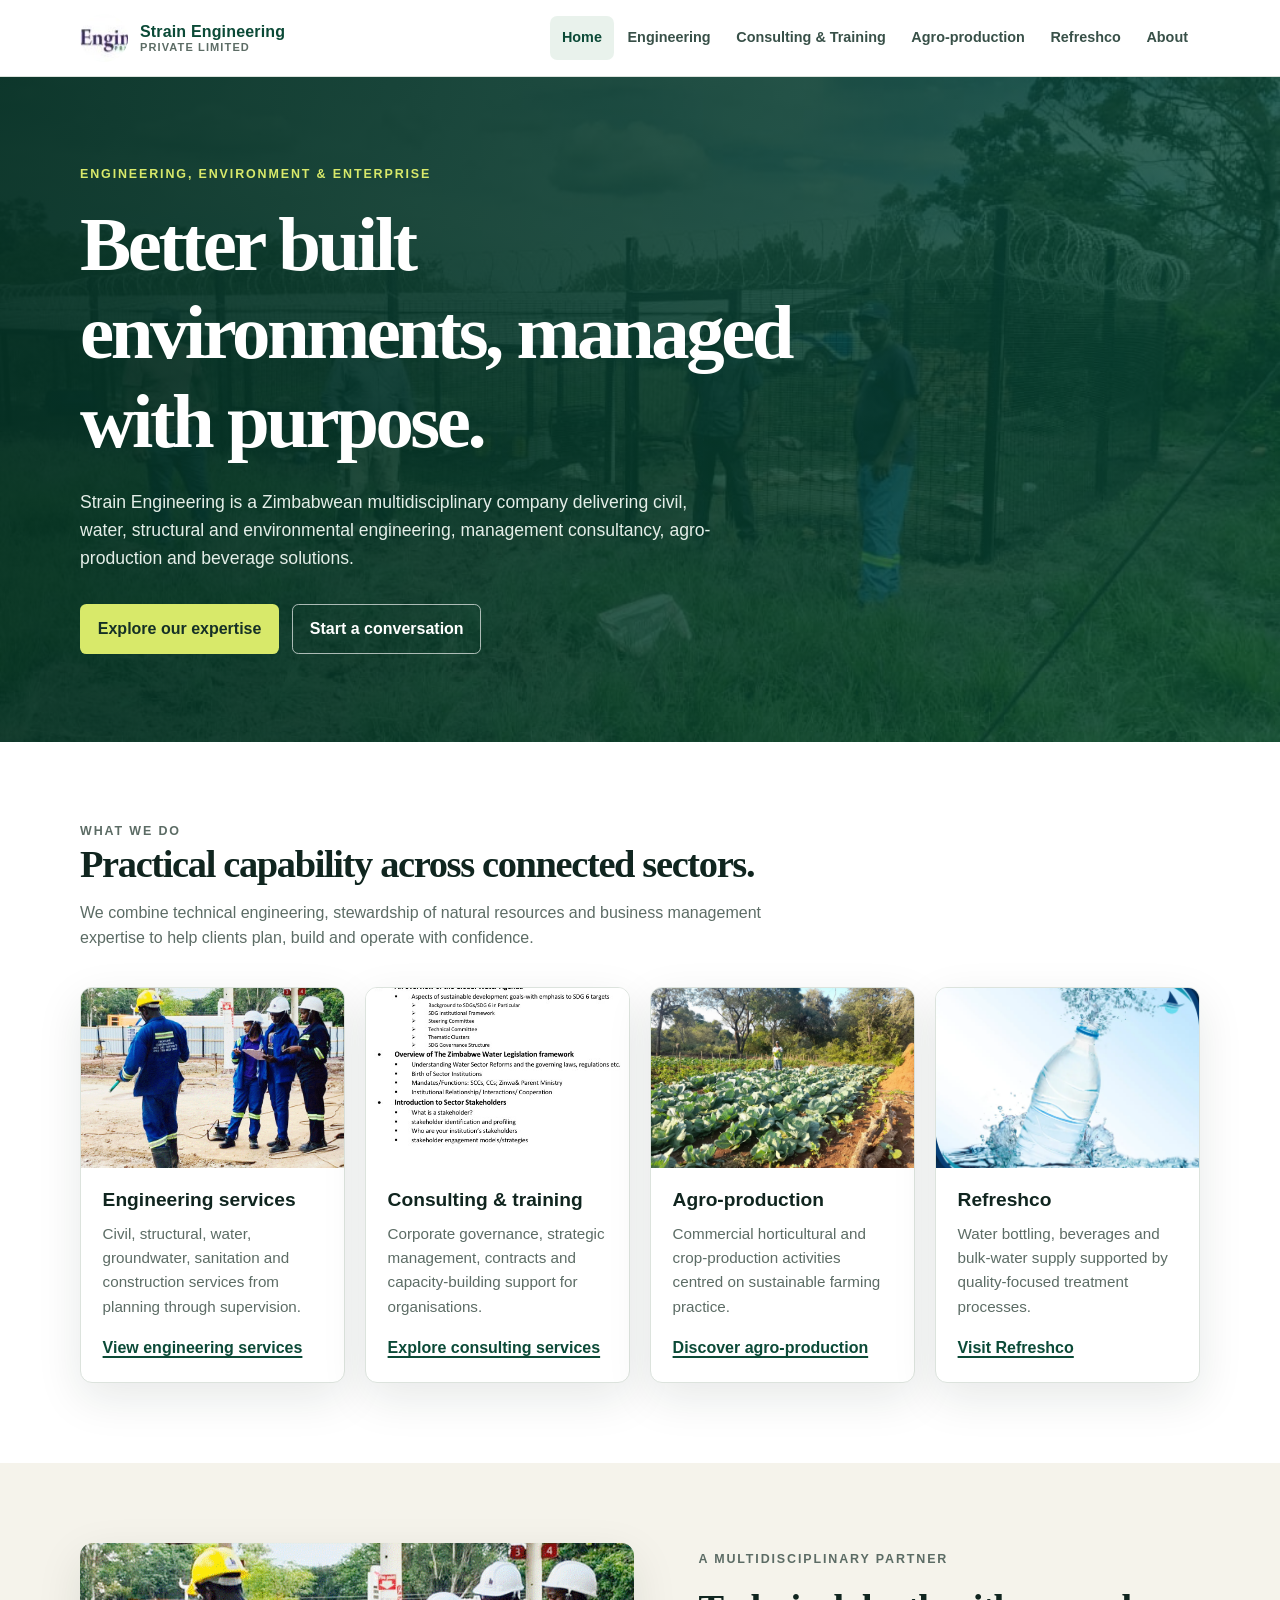
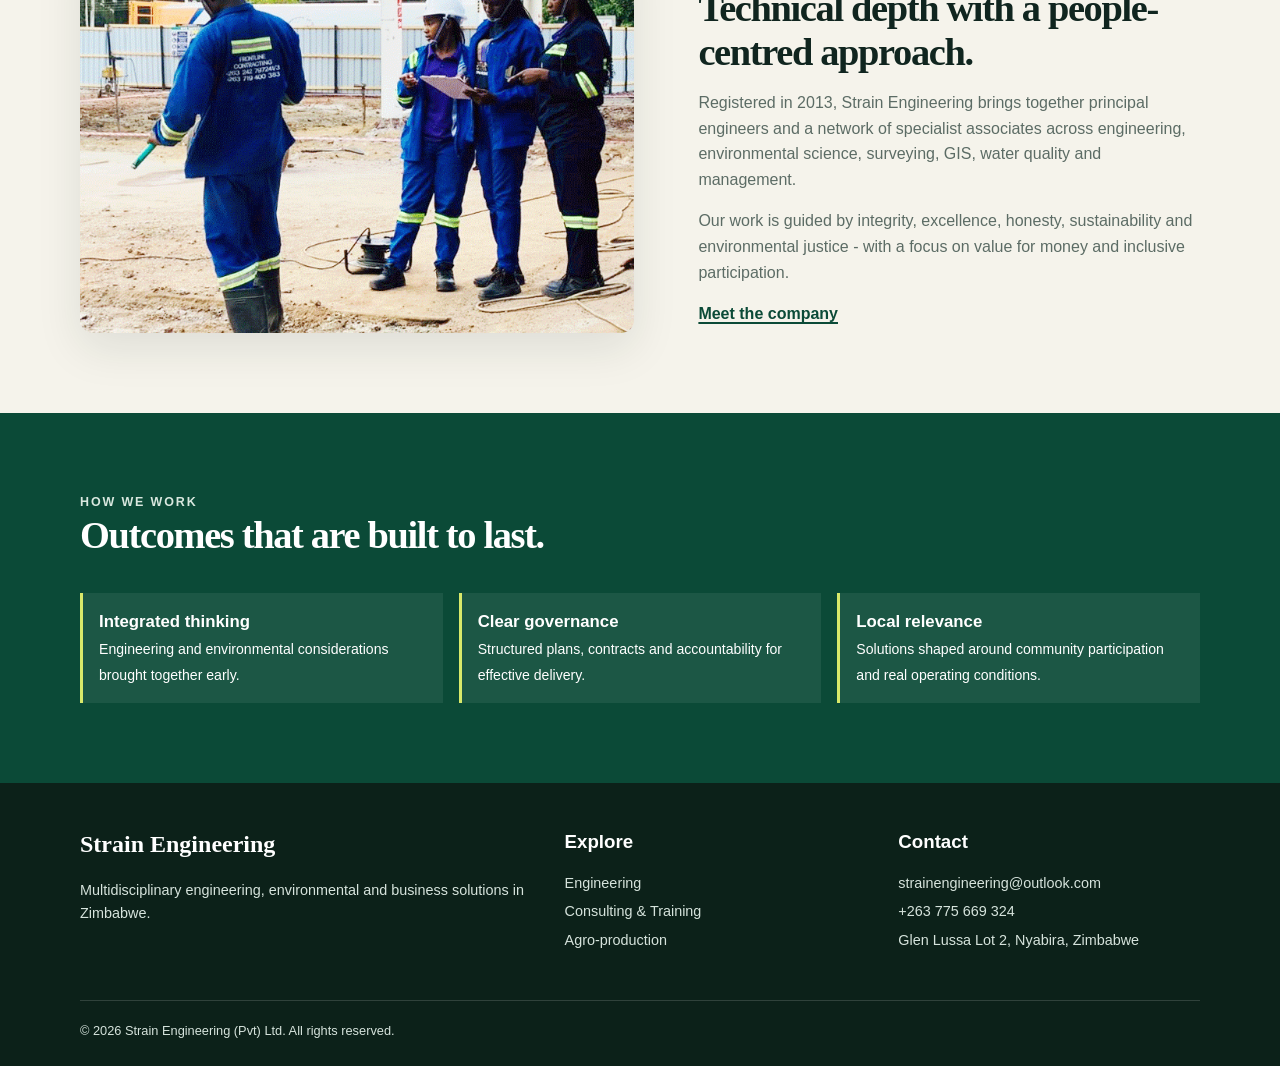
==== index.html @ d94e0cb7 "Add files via upload" ====
<!doctype html>
<html lang="en">
  <head>
    <meta charset="utf-8" />
    <meta name="viewport" content="width=device-width,initial-scale=1" />
    <meta
      name="description"
      content="Strain Engineering provides engineering, environmental, management consultancy, agro-production and beverage services in Zimbabwe."
    />
    <title>Strain Engineering | Sustainable solutions</title>
    <link rel="stylesheet" href="css/site.css" />
  </head>
  <body>
    <a class="skip-link" href="#main">Skip to content</a>
    <header class="site-header">
      <div class="nav-wrap">
        <a class="brand" href="index.html"
          ><img src="images/logo.jpg" alt="Strain Engineering logo" /><span
            >Strain Engineering<small>Private Limited</small></span
          ></a
        ><button
          class="menu-toggle"
          type="button"
          aria-expanded="false"
          aria-controls="site-nav"
        >
          Menu
        </button>
        <nav class="site-nav" id="site-nav" aria-label="Main navigation">
          <ul>
            <li><a aria-current="page" href="index.html">Home</a></li>
            <li><a href="Engineering%20Services.html">Engineering</a></li>
            <li>
              <a href="Training%20Courses.html">Consulting &amp; Training</a>
            </li>
            <li><a href="Farming%20Services.html">Agro-production</a></li>
            <li>
              <a href="Refreshco%20Water%20And%20Beverages.html">Refreshco</a>
            </li>
            <li><a href="About.html">About</a></li>
          </ul>
        </nav>
      </div>
    </header>
    <main id="main">
      <section class="hero">
        <div class="container">
          <p class="eyebrow">Engineering, environment &amp; enterprise</p>
          <h1>Better built environments, managed with purpose.</h1>
          <p class="hero-copy">
            Strain Engineering is a Zimbabwean multidisciplinary company
            delivering civil, water, structural and environmental engineering,
            management consultancy, agro-production and beverage solutions.
          </p>
          <div class="button-row">
            <a class="button" href="Engineering%20Services.html"
              >Explore our expertise</a
            ><a class="button button--outline" href="About.html#contact"
              >Start a conversation</a
            >
          </div>
        </div>
      </section>
      <section class="section section--white">
        <div class="container">
          <div class="section-heading">
            <p class="eyebrow">What we do</p>
            <h2>Practical capability across connected sectors.</h2>
            <p>
              We combine technical engineering, stewardship of natural resources
              and business management expertise to help clients plan, build and
              operate with confidence.
            </p>
          </div>
          <div class="grid grid--services">
            <article class="card">
              <img src="images/eng.gif" alt="Engineering installation" />
              <div class="card__body">
                <h3>Engineering services</h3>
                <p>
                  Civil, structural, water, groundwater, sanitation and
                  construction services from planning through supervision.
                </p>
                <a class="text-link" href="Engineering%20Services.html"
                  >View engineering services</a
                >
              </div>
            </article>
            <article class="card">
              <img
                src="images/train1.jpg"
                alt="Professional training session"
              />
              <div class="card__body">
                <h3>Consulting &amp; training</h3>
                <p>
                  Corporate governance, strategic management, contracts and
                  capacity-building support for organisations.
                </p>
                <a class="text-link" href="Training%20Courses.html"
                  >Explore consulting services</a
                >
              </div>
            </article>
            <article class="card">
              <img
                src="images/farm.jpg"
                alt="Crops growing at Glen Brook Farm"
              />
              <div class="card__body">
                <h3>Agro-production</h3>
                <p>
                  Commercial horticultural and crop-production activities
                  centred on sustainable farming practice.
                </p>
                <a class="text-link" href="Farming%20Services.html"
                  >Discover agro-production</a
                >
              </div>
            </article>
            <article class="card">
              <img
                src="images/bottled water.webp"
                alt="Bottled water product"
              />
              <div class="card__body">
                <h3>Refreshco</h3>
                <p>
                  Water bottling, beverages and bulk-water supply supported by
                  quality-focused treatment processes.
                </p>
                <a
                  class="text-link"
                  href="Refreshco%20Water%20And%20Beverages.html"
                  >Visit Refreshco</a
                >
              </div>
            </article>
          </div>
        </div>
      </section>
      <section class="section">
        <div class="container split">
          <div class="split__image"></div>
          <div>
            <p class="eyebrow">A multidisciplinary partner</p>
            <h2>Technical depth with a people-centred approach.</h2>
            <p>
              Registered in 2013, Strain Engineering brings together principal
              engineers and a network of specialist associates across
              engineering, environmental science, surveying, GIS, water quality
              and management.
            </p>
            <p>
              Our work is guided by integrity, excellence, honesty,
              sustainability and environmental justice - with a focus on value
              for money and inclusive participation.
            </p>
            <a class="text-link" href="About.html">Meet the company</a>
          </div>
        </div>
      </section>
      <section class="section section--green">
        <div class="container">
          <div class="section-heading">
            <p class="eyebrow">How we work</p>
            <h2>Outcomes that are built to last.</h2>
          </div>
          <div class="stat-list">
            <div class="stat">
              <strong>Integrated thinking</strong
              ><span
                >Engineering and environmental considerations brought together
                early.</span
              >
            </div>
            <div class="stat">
              <strong>Clear governance</strong
              ><span
                >Structured plans, contracts and accountability for effective
                delivery.</span
              >
            </div>
            <div class="stat">
              <strong>Local relevance</strong
              ><span
                >Solutions shaped around community participation and real
                operating conditions.</span
              >
            </div>
          </div>
        </div>
      </section>
    </main>
    <footer class="site-footer">
      <div class="container footer-grid">
        <div>
          <h2>Strain Engineering</h2>
          <p>
            Multidisciplinary engineering, environmental and business solutions
            in Zimbabwe.
          </p>
        </div>
        <div>
          <h3>Explore</h3>
          <ul>
            <li><a href="Engineering%20Services.html">Engineering</a></li>
            <li>
              <a href="Training%20Courses.html">Consulting &amp; Training</a>
            </li>
            <li><a href="Farming%20Services.html">Agro-production</a></li>
          </ul>
        </div>
        <div>
          <h3>Contact</h3>
          <p>
            <a href="mailto:strainengineering@outlook.com"
              >strainengineering@outlook.com</a
            >
          </p>
          <p><a href="tel:+263775669324">+263 775 669 324</a></p>
          <p>Glen Lussa Lot 2, Nyabira, Zimbabwe</p>
        </div>
      </div>
      <div class="container footer-bottom">
        &copy; 2026 Strain Engineering (Pvt) Ltd. All rights reserved.
      </div>
    </footer>
    <script src="js/site.js"></script>
  </body>
</html>
---- css/site.css ----
:root {
  --ink: #10251f;
  --muted: #5c6c65;
  --forest: #0b4a37;
  --green: #17805b;
  --lime: #d8e96a;
  --sand: #f5f3eb;
  --line: #dce3dd;
  --white: #fff;
  --shadow: 0 15px 45px rgba(16, 37, 31, 0.1);
}
* {
  box-sizing: border-box;
}
html {
  scroll-behavior: smooth;
}
body {
  margin: 0;
  color: var(--ink);
  background: var(--sand);
  font-family: Arial, Helvetica, sans-serif;
  line-height: 1.6;
}
img {
  display: block;
  max-width: 100%;
}
a {
  color: inherit;
}
.skip-link {
  position: absolute;
  left: 1rem;
  top: -4rem;
  z-index: 20;
  background: var(--lime);
  padding: 0.6rem 1rem;
  font-weight: 700;
}
.skip-link:focus {
  top: 1rem;
}
.site-header {
  position: sticky;
  top: 0;
  z-index: 10;
  background: rgba(255, 255, 255, 0.96);
  border-bottom: 1px solid var(--line);
  backdrop-filter: blur(10px);
}
.nav-wrap,
.container {
  width: min(1120px, calc(100% - 2.5rem));
  margin: auto;
}
.nav-wrap {
  min-height: 76px;
  display: flex;
  align-items: center;
  justify-content: space-between;
  gap: 1.5rem;
}
.brand {
  display: flex;
  align-items: center;
  gap: 0.75rem;
  text-decoration: none;
  font-weight: 800;
  letter-spacing: 0.01em;
  color: var(--forest);
}
.brand img {
  width: 48px;
  height: 48px;
  border-radius: 50%;
  object-fit: cover;
}
.brand span {
  display: grid;
  line-height: 1.1;
}
.brand small {
  color: var(--muted);
  font-size: 0.69rem;
  font-weight: 700;
  letter-spacing: 0.1em;
  text-transform: uppercase;
}
.site-nav ul {
  display: flex;
  align-items: center;
  gap: 0.1rem;
  margin: 0;
  padding: 0;
  list-style: none;
}
.site-nav a {
  display: block;
  padding: 0.65rem 0.75rem;
  color: #385048;
  border-radius: 0.45rem;
  text-decoration: none;
  font-size: 0.9rem;
  font-weight: 700;
}
.site-nav a:hover,
.site-nav a[aria-current="page"] {
  color: var(--forest);
  background: #e9f2ec;
}
.menu-toggle {
  display: none;
  padding: 0.5rem;
  color: var(--forest);
  background: transparent;
  border: 1px solid var(--line);
  border-radius: 0.4rem;
  font: inherit;
  font-weight: 700;
}
.hero {
  position: relative;
  overflow: hidden;
  color: white;
  background:
    linear-gradient(110deg, rgba(5, 48, 35, 0.94), rgba(9, 74, 55, 0.76)),
    url("../images/bck1.jpg") center/cover;
}
.hero .container {
  min-height: 490px;
  display: grid;
  align-content: center;
  padding-block: 5.5rem;
}
.eyebrow {
  margin: 0 0 1rem;
  color: var(--lime);
  font-size: 0.78rem;
  font-weight: 800;
  letter-spacing: 0.15em;
  text-transform: uppercase;
}
h1,
h2,
h3 {
  line-height: 1.15;
}
h1 {
  max-width: 750px;
  margin: 0;
  font-family: Georgia, "Times New Roman", serif;
  font-size: clamp(2.6rem, 6vw, 4.8rem);
  letter-spacing: -0.045em;
}
.hero-copy {
  max-width: 650px;
  margin: 1.35rem 0 2rem;
  color: #e4eee8;
  font-size: 1.1rem;
}
.button-row {
  display: flex;
  flex-wrap: wrap;
  gap: 0.8rem;
}
.button {
  display: inline-flex;
  justify-content: center;
  align-items: center;
  min-height: 46px;
  padding: 0.7rem 1.05rem;
  border: 1px solid transparent;
  border-radius: 0.4rem;
  background: var(--lime);
  color: #153026;
  text-decoration: none;
  font-weight: 800;
}
.button:hover {
  background: #ecf68c;
  transform: translateY(-1px);
}
.button--outline {
  color: white;
  background: transparent;
  border-color: rgba(255, 255, 255, 0.65);
}
.button--outline:hover {
  color: var(--forest);
  background: white;
}
.section {
  padding: 5rem 0;
}
.section--white {
  background: white;
}
.section--green {
  color: white;
  background: var(--forest);
}
.section--small {
  padding: 3.25rem 0;
}
.section-heading {
  max-width: 700px;
  margin-bottom: 2.25rem;
}
.section-heading h2 {
  margin: 0 0 0.85rem;
  font-family: Georgia, "Times New Roman", serif;
  font-size: clamp(2rem, 3vw, 3rem);
  letter-spacing: -0.035em;
}
.section-heading p {
  margin: 0;
  color: var(--muted);
}
.section--green .section-heading p {
  color: #d9e8df;
}
.grid {
  display: grid;
  gap: 1.25rem;
}
.grid--services {
  grid-template-columns: repeat(4, 1fr);
}
.grid--three {
  grid-template-columns: repeat(3, 1fr);
}
.card {
  overflow: hidden;
  background: white;
  border: 1px solid var(--line);
  border-radius: 0.75rem;
  box-shadow: var(--shadow);
}
.card img {
  width: 100%;
  height: 180px;
  object-fit: cover;
}
.card__body {
  padding: 1.35rem;
}
.card h3 {
  margin: 0 0 0.65rem;
  font-size: 1.2rem;
}
.card p {
  margin: 0 0 1rem;
  color: var(--muted);
  font-size: 0.95rem;
}
.text-link {
  color: var(--forest);
  font-weight: 800;
  text-decoration-thickness: 2px;
  text-underline-offset: 3px;
}
.split {
  display: grid;
  grid-template-columns: 1.05fr 0.95fr;
  gap: 4rem;
  align-items: center;
}
.split__image {
  min-height: 390px;
  border-radius: 0.8rem;
  background: url("../images/eng.gif") center/cover;
  box-shadow: var(--shadow);
}
.split__image--farm {
  background-image: url("../images/farm.jpg");
}
.split h2 {
  margin: 0 0 1rem;
  font-family: Georgia, "Times New Roman", serif;
  font-size: clamp(2rem, 3vw, 3rem);
  letter-spacing: -0.035em;
}
.split p {
  color: var(--muted);
}
.stat-list {
  display: grid;
  grid-template-columns: repeat(3, 1fr);
  gap: 1rem;
  margin-top: 1.5rem;
}
.stat {
  padding: 1rem;
  border-left: 3px solid var(--lime);
  background: rgba(255, 255, 255, 0.07);
}
.stat strong {
  display: block;
  font-size: 1.05rem;
}
.stat span {
  font-size: 0.88rem;
}
.page-hero {
  color: white;
  background:
    linear-gradient(110deg, rgba(7, 56, 41, 0.94), rgba(12, 89, 62, 0.78)),
    url("../images/bck3.jpeg") center/cover;
}
.page-hero .container {
  padding-block: 5.25rem 4.5rem;
}
.page-hero h1 {
  font-size: clamp(2.5rem, 5vw, 4.2rem);
}
.page-hero p:last-child {
  max-width: 680px;
  margin: 1rem 0 0;
  color: #deebe3;
  font-size: 1.08rem;
}
.feature {
  padding: 1.5rem;
  border: 1px solid rgba(255, 255, 255, 0.18);
  border-radius: 0.65rem;
  background: rgba(255, 255, 255, 0.07);
}
.feature h3 {
  margin: 0 0 0.55rem;
  color: var(--lime);
}
.feature p,
.feature li {
  margin: 0;
  color: #e4eee8;
}
.feature ul {
  margin: 0.75rem 0 0;
  padding-left: 1.1rem;
}
.prose {
  max-width: 780px;
}
.prose h2 {
  margin-top: 0;
  font-family: Georgia, "Times New Roman", serif;
  font-size: 2rem;
}
.prose p,
.prose li {
  color: var(--muted);
}
.prose ul {
  padding-left: 1.25rem;
}
.quote {
  margin: 0;
  padding: 1.75rem;
  border-left: 4px solid var(--lime);
  background: #eff5f0;
  font-family: Georgia, "Times New Roman", serif;
  font-size: 1.45rem;
  line-height: 1.35;
}
.contact-panel {
  display: grid;
  grid-template-columns: 0.85fr 1.15fr;
  gap: 2rem;
  padding: 2rem;
  color: white;
  background: var(--forest);
  border-radius: 0.8rem;
}
.contact-panel h2 {
  margin-top: 0;
  font-family: Georgia, "Times New Roman", serif;
}
.contact-panel a {
  color: var(--lime);
  font-weight: 700;
}
form {
  display: grid;
  grid-template-columns: repeat(2, 1fr);
  gap: 1rem;
}
.form-field {
  display: grid;
  gap: 0.35rem;
}
.form-field--full {
  grid-column: 1/-1;
}
label {
  font-size: 0.88rem;
  font-weight: 800;
}
input,
select,
textarea {
  width: 100%;
  padding: 0.75rem;
  color: var(--ink);
  background: white;
  border: 1px solid transparent;
  border-radius: 0.35rem;
  font: inherit;
}
textarea {
  min-height: 115px;
  resize: vertical;
}
input:focus,
select:focus,
textarea:focus {
  outline: 3px solid rgba(216, 233, 106, 0.6);
}
.form-status {
  display: none;
  grid-column: 1/-1;
  margin: 0;
  color: var(--lime);
  font-weight: 700;
}
.form-status.is-visible {
  display: block;
}
.site-footer {
  padding: 3rem 0 1.5rem;
  color: #d6e3dc;
  background: #0c2119;
}
.footer-grid {
  display: grid;
  grid-template-columns: 1.2fr 0.8fr 0.8fr;
  gap: 2rem;
}
.site-footer h2,
.site-footer h3 {
  margin-top: 0;
  color: white;
}
.site-footer h2 {
  font-family: Georgia, "Times New Roman", serif;
  font-size: 1.5rem;
}
.site-footer p,
.site-footer li {
  margin: 0.35rem 0;
  font-size: 0.9rem;
}
.site-footer ul {
  padding: 0;
  list-style: none;
}
.site-footer a {
  color: #d6e3dc;
  text-decoration: none;
}
.site-footer a:hover {
  color: var(--lime);
}
.footer-bottom {
  margin-top: 2rem;
  padding-top: 1.25rem;
  border-top: 1px solid rgba(255, 255, 255, 0.15);
  font-size: 0.8rem;
}
@media (max-width: 900px) {
  .grid--services {
    grid-template-columns: repeat(2, 1fr);
  }
  .split,
  .contact-panel {
    grid-template-columns: 1fr;
    gap: 2rem;
  }
  .footer-grid {
    grid-template-columns: 1fr 1fr;
  }
}
@media (max-width: 680px) {
  .nav-wrap {
    min-height: 68px;
  }
  .menu-toggle {
    display: block;
  }
  .site-nav {
    position: absolute;
    top: 100%;
    left: 0;
    right: 0;
    display: none;
    padding: 0.75rem 1.25rem 1.25rem;
    background: white;
    border-bottom: 1px solid var(--line);
  }
  .site-nav.is-open {
    display: block;
  }
  .site-nav ul {
    display: grid;
    gap: 0.25rem;
  }
  .site-nav a {
    padding: 0.75rem;
  }
  .grid--services,
  .grid--three,
  .footer-grid,
  .stat-list,
  form {
    grid-template-columns: 1fr;
  }
  .section {
    padding: 3.75rem 0;
  }
  .hero .container {
    min-height: 430px;
    padding-block: 4rem;
  }
  .split__image {
    min-height: 270px;
  }
}
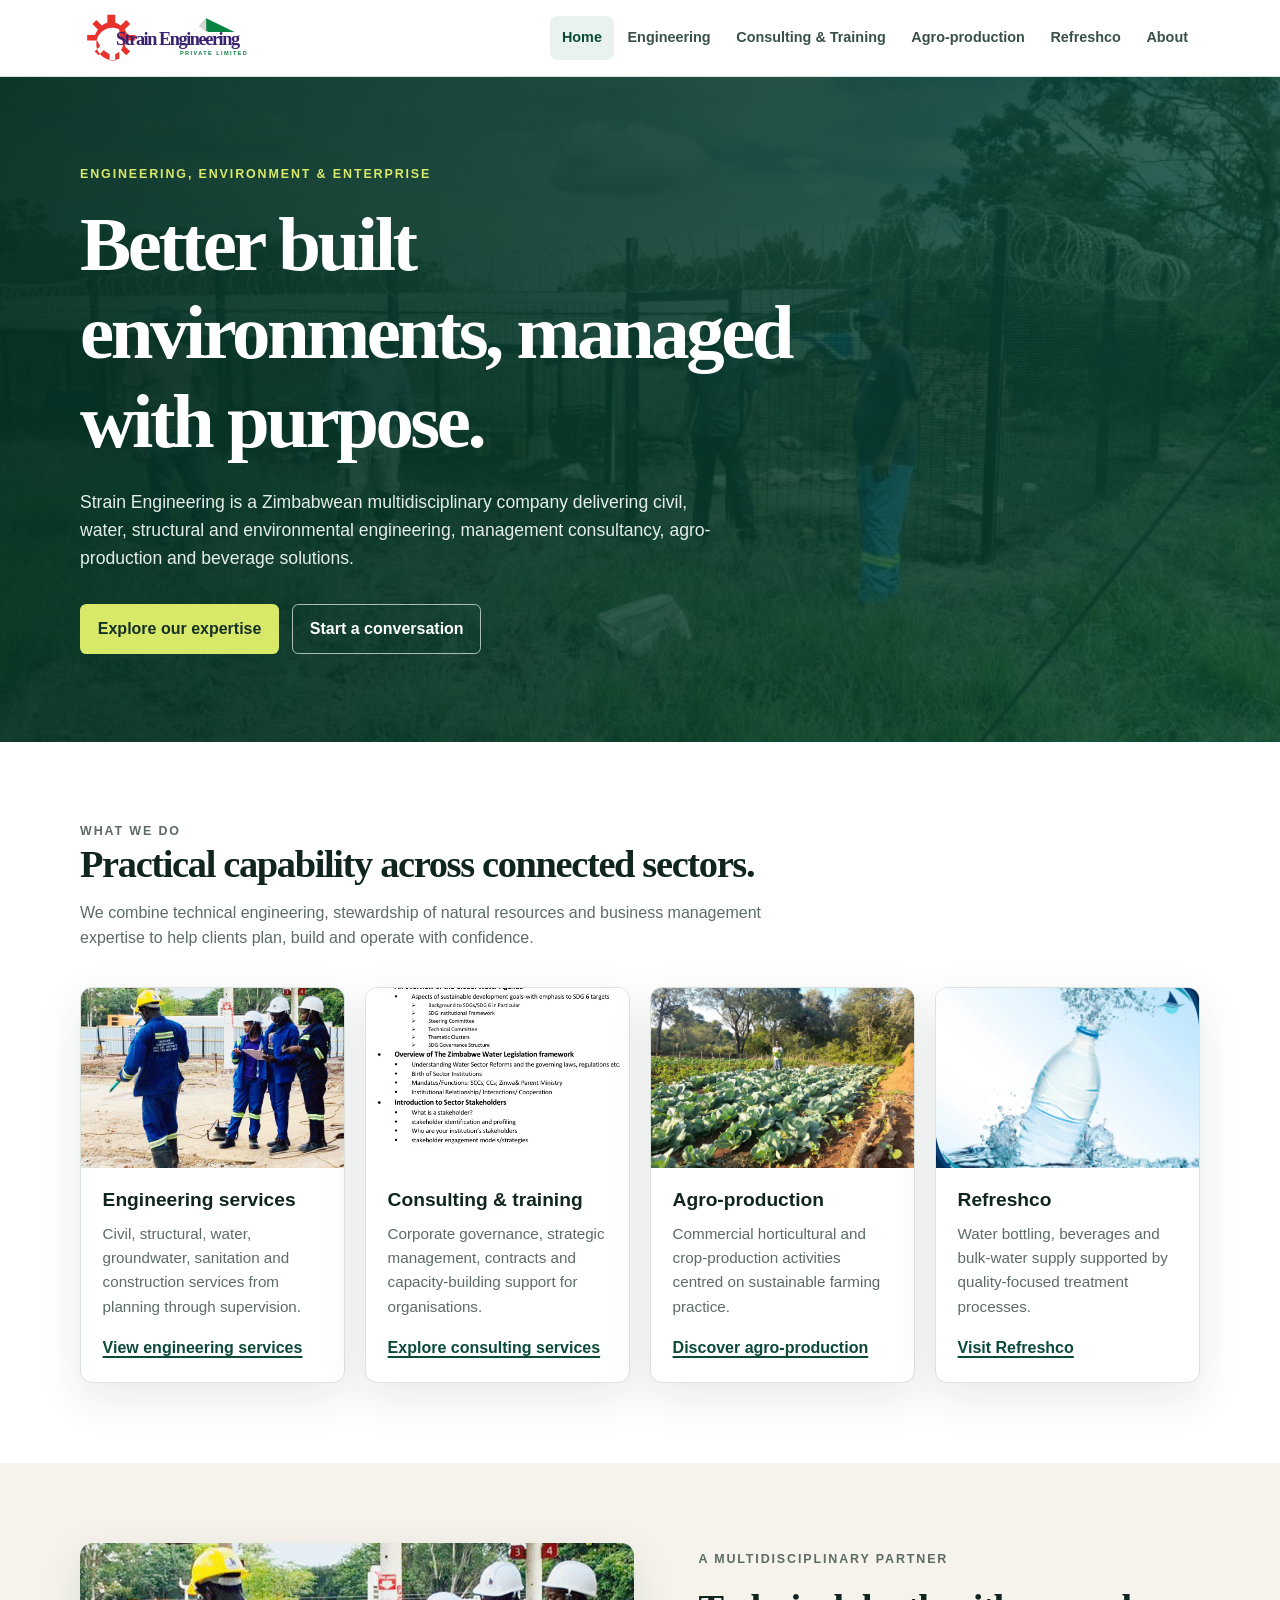
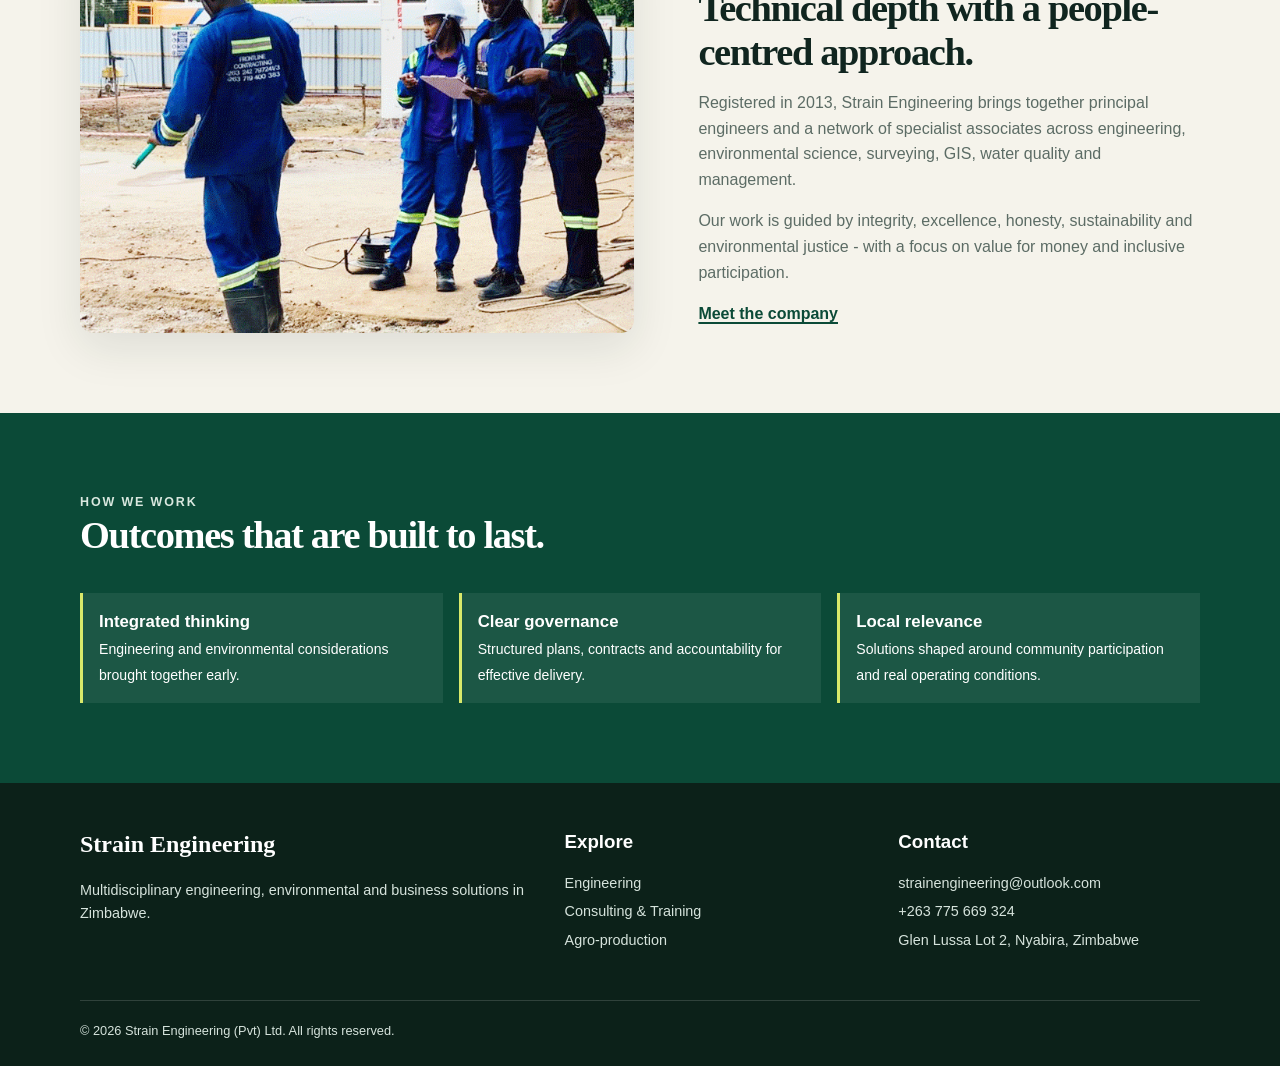
==== commit e25970b0: "Add files via upload" ====
--- a/index.html
+++ b/index.html
@@ -15,9 +15,10 @@
     <header class="site-header">
       <div class="nav-wrap">
         <a class="brand" href="index.html"
-          ><img src="images/logo.jpg" alt="Strain Engineering logo" /><span
-            >Strain Engineering<small>Private Limited</small></span
-          ></a
+          ><img
+            src="images/strain-engineering-logo.svg"
+            alt="Strain Engineering logo"
+          /><span>Strain Engineering<small>Private Limited</small></span></a
         ><button
           class="menu-toggle"
           type="button"
--- a/css/site.css
+++ b/css/site.css
@@ -71,14 +71,12 @@
   color: var(--forest);
 }
 .brand img {
-  width: 48px;
-  height: 48px;
-  border-radius: 50%;
-  object-fit: cover;
+  width: 200px;
+  height: 70px;
+  object-fit: contain;
 }
 .brand span {
-  display: grid;
-  line-height: 1.1;
+  display: none;
 }
 .brand small {
   color: var(--muted);
@@ -481,6 +479,10 @@
   }
 }
 @media (max-width: 680px) {
+  .brand img {
+    width: 200px;
+    height: 45px;
+  }
   .nav-wrap {
     min-height: 68px;
   }
